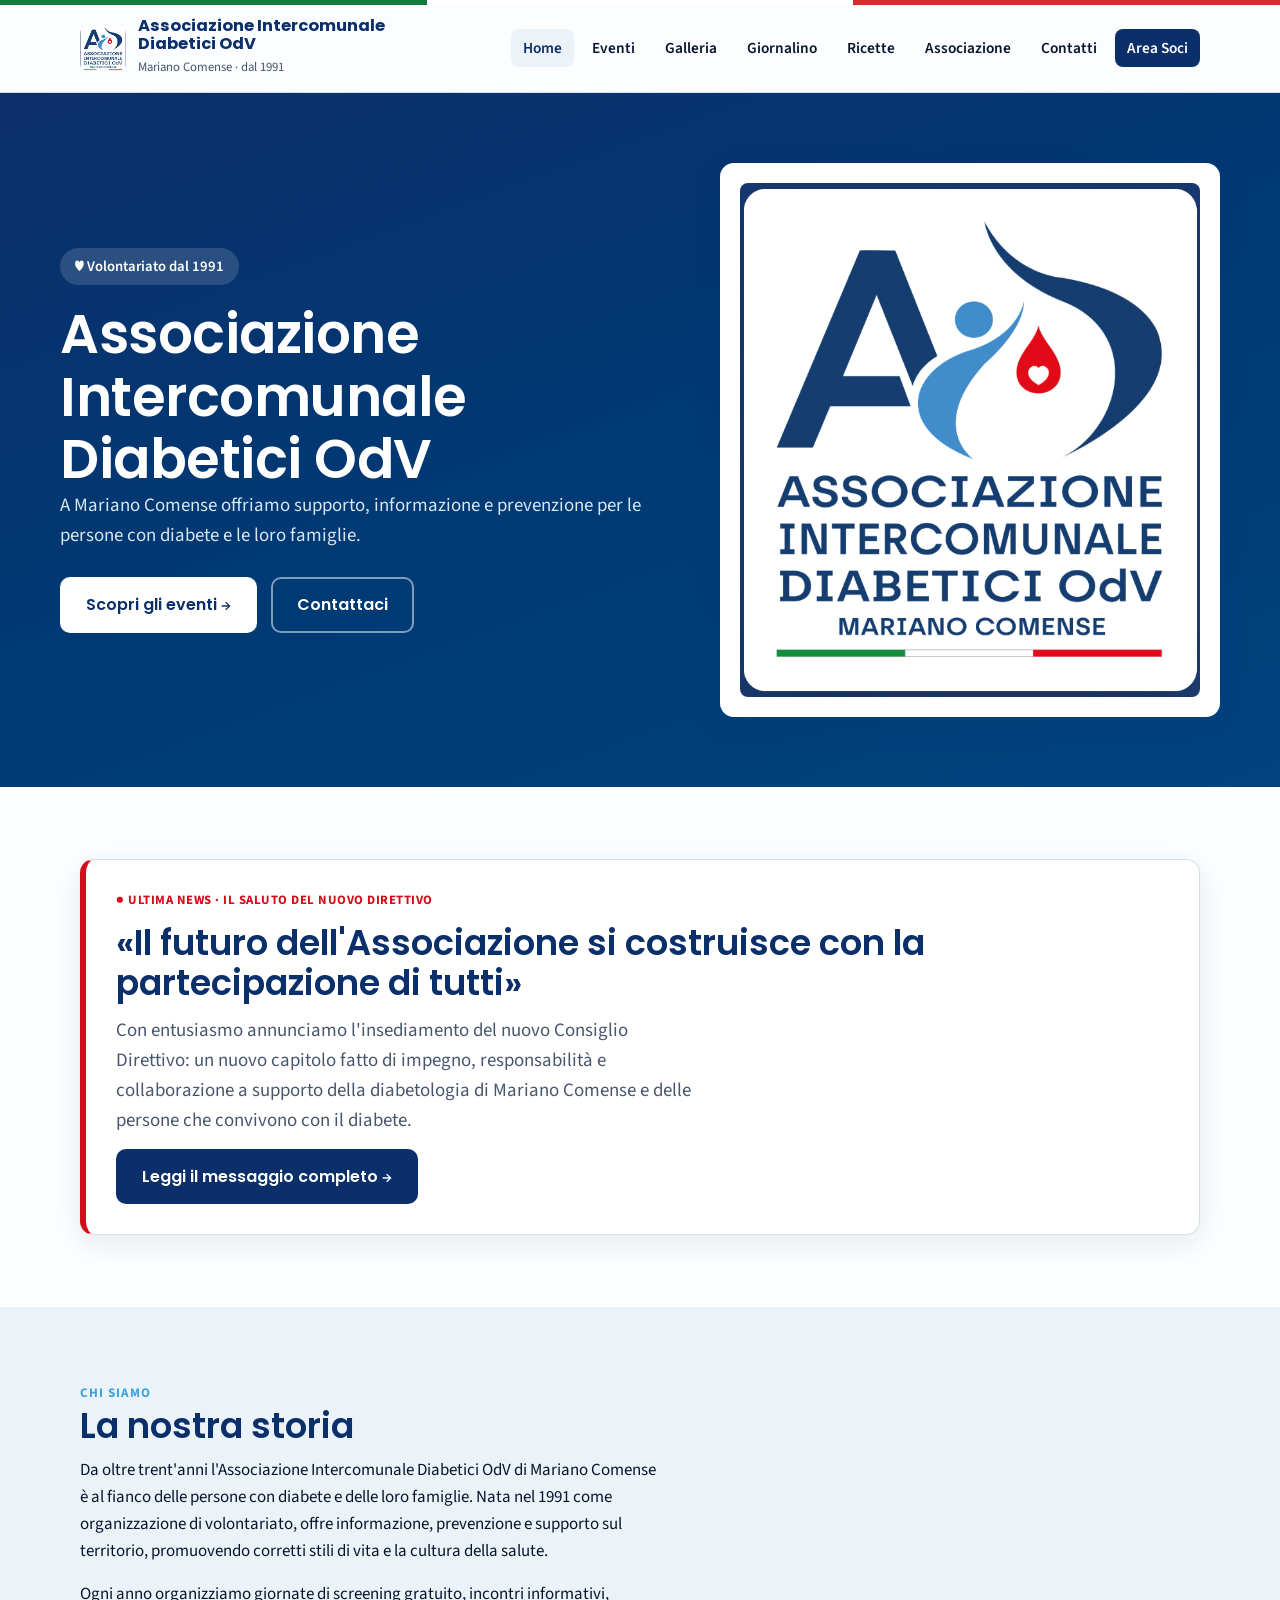
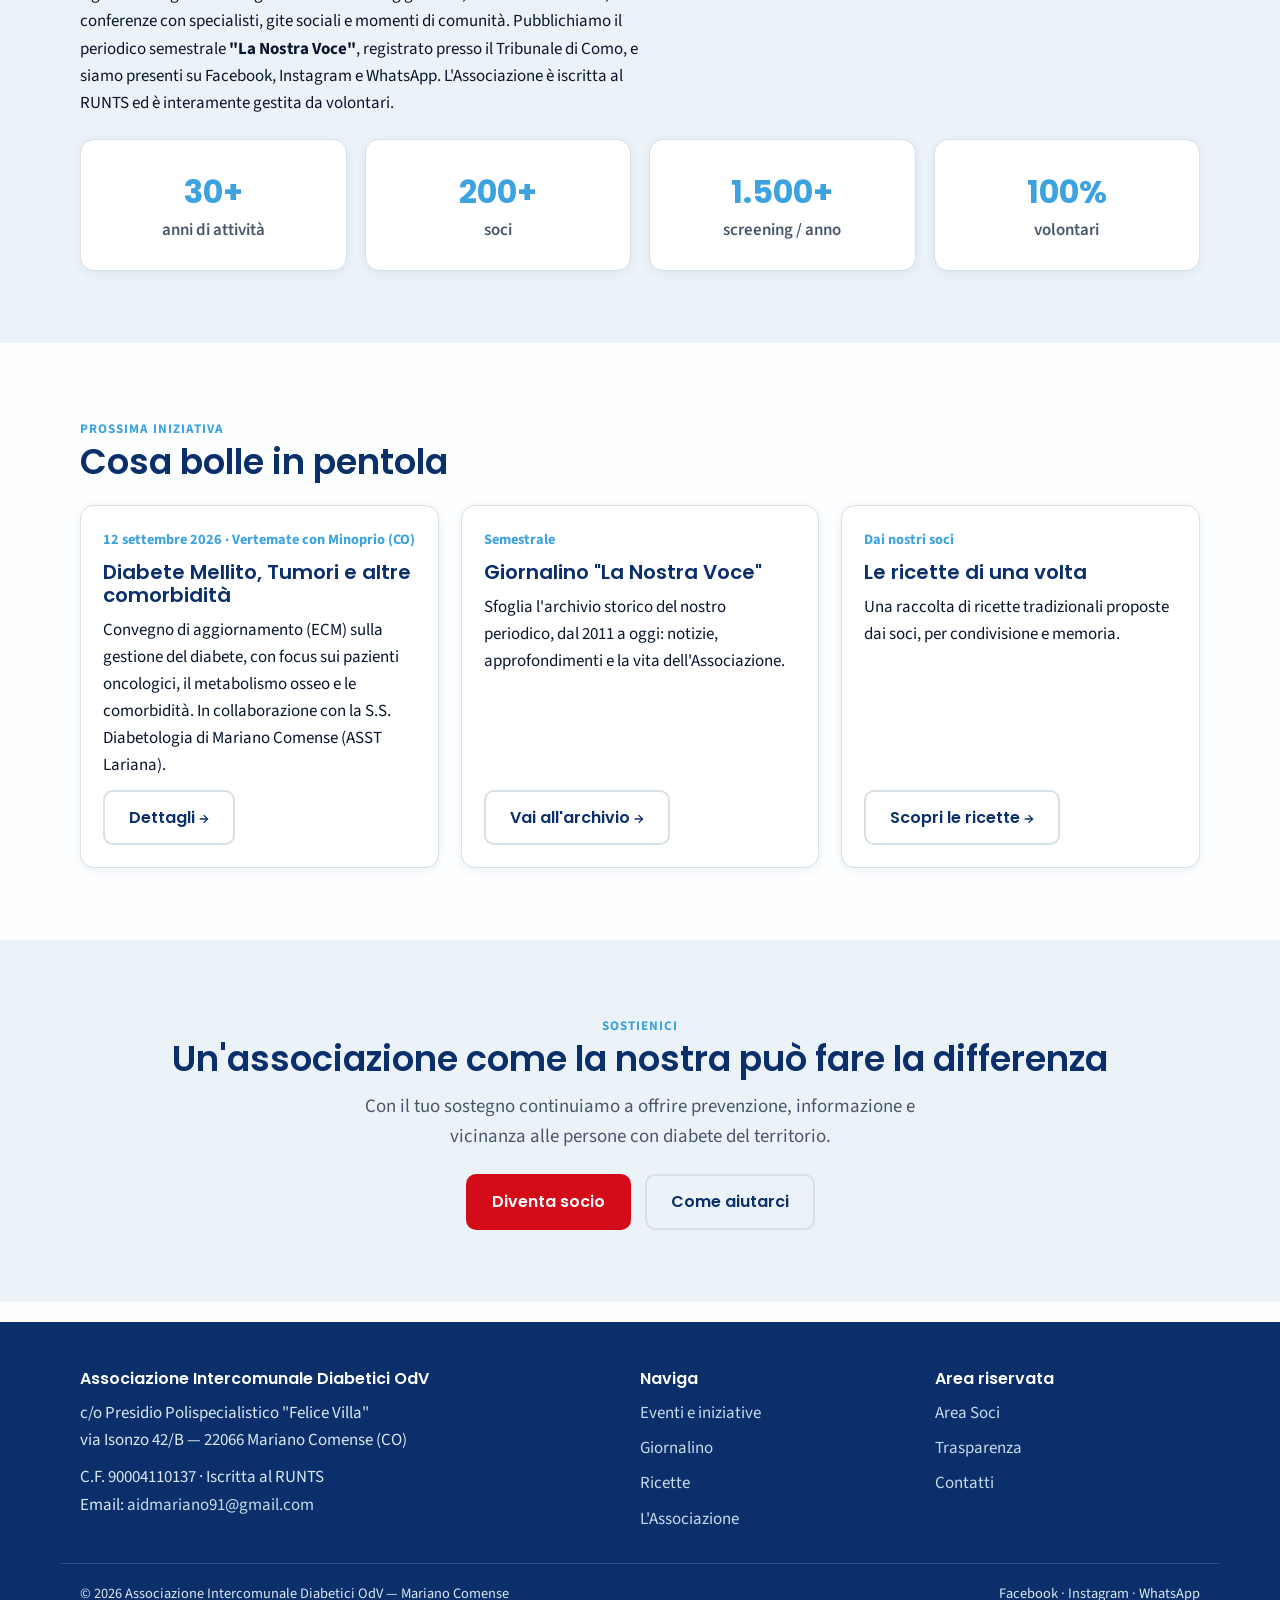
==== index.html @ 32b191d2 "Add files via upload" ====
<!doctype html>
<html lang="it">
<head>
<meta charset="utf-8">
<meta name="viewport" content="width=device-width, initial-scale=1">
<title>AID Mariano Comense — Associazione Intercomunale Diabetici OdV</title>
<meta name="description" content="Associazione Intercomunale Diabetici OdV di Mariano Comense: supporto, informazione e prevenzione sul diabete dal 1991. Volontariato, eventi, giornalino e area soci.">
<link rel="icon" href="assets/logo.png">
<link rel="preconnect" href="https://fonts.googleapis.com">
<link rel="preconnect" href="https://fonts.gstatic.com" crossorigin>
<link href="https://fonts.googleapis.com/css2?family=Poppins:wght@500;600;700&family=Source+Sans+3:wght@400;600;700&display=swap" rel="stylesheet">
<link rel="stylesheet" href="css/style.css">
</head>
<body data-page="home">

<!-- HERO -->
<section class="hero">
  <div class="container hero-grid">
    <div>
      <span class="badge">♥ Volontariato dal 1991</span>
      <h1>Associazione Intercomunale Diabetici OdV</h1>
      <p class="lead">A Mariano Comense offriamo supporto, informazione e prevenzione per le persone con diabete e le loro famiglie.</p>
      <div class="hero-actions">
        <a class="btn btn--light" href="pages/eventi.html">Scopri gli eventi →</a>
        <a class="btn btn--ghost" style="color:#fff;border-color:rgba(255,255,255,.5)" href="pages/contatti.html">Contattaci</a>
      </div>
    </div>
    <div class="hero-logo"><img src="assets/logo.png" alt="Logo Associazione Intercomunale Diabetici OdV Mariano Comense"></div>
  </div>
</section>

<!-- ULTIMA NEWS -->
<section class="section">
  <div class="container">
    <div class="newsbox">
      <span class="tag">● Ultima news · Il saluto del nuovo Direttivo</span>
      <h2>«Il futuro dell'Associazione si costruisce con la partecipazione di tutti»</h2>
      <p class="lead" style="color:var(--muted-fg)">Con entusiasmo annunciamo l'insediamento del nuovo Consiglio Direttivo: un nuovo capitolo fatto di impegno, responsabilità e collaborazione a supporto della diabetologia di Mariano Comense e delle persone che convivono con il diabete.</p>
      <div><a class="btn btn--primary" href="pages/messaggio-direttivo.html">Leggi il messaggio completo →</a></div>
    </div>
  </div>
</section>

<!-- CHI SIAMO -->
<section class="section section--muted">
  <div class="container">
    <span class="eyebrow">Chi siamo</span>
    <h2>La nostra storia</h2>
    <div class="prose mt-s">
      <p>Da oltre trent'anni l'Associazione Intercomunale Diabetici OdV di Mariano Comense è al fianco delle persone con diabete e delle loro famiglie. Nata nel 1991 come organizzazione di volontariato, offre informazione, prevenzione e supporto sul territorio, promuovendo corretti stili di vita e la cultura della salute.</p>
      <p>Ogni anno organizziamo giornate di screening gratuito, incontri informativi, conferenze con specialisti, gite sociali e momenti di comunità. Pubblichiamo il periodico semestrale <strong>"La Nostra Voce"</strong>, registrato presso il Tribunale di Como, e siamo presenti su Facebook, Instagram e WhatsApp. L'Associazione è iscritta al RUNTS ed è interamente gestita da volontari.</p>
    </div>
    <div class="stats mt-m">
      <div class="stat"><b>30+</b><span>anni di attività</span></div>
      <div class="stat"><b>200+</b><span>soci</span></div>
      <div class="stat"><b>1.500+</b><span>screening / anno</span></div>
      <div class="stat"><b>100%</b><span>volontari</span></div>
    </div>
  </div>
</section>

<!-- PROSSIMA INIZIATIVA -->
<section class="section">
  <div class="container">
    <span class="eyebrow">Prossima iniziativa</span>
    <h2>Cosa bolle in pentola</h2>
    <div class="grid grid--3 mt-m">
      <article class="card">
        <div class="card-body">
          <span class="date">12 settembre 2026 · Vertemate con Minoprio (CO)</span>
          <h3>Diabete Mellito, Tumori e altre comorbidità</h3>
          <p>Convegno di aggiornamento (ECM) sulla gestione del diabete, con focus sui pazienti oncologici, il metabolismo osseo e le comorbidità. In collaborazione con la S.S. Diabetologia di Mariano Comense (ASST Lariana).</p>
          <div class="card-foot"><a class="btn btn--ghost" href="pages/eventi.html">Dettagli →</a></div>
        </div>
      </article>
      <article class="card">
        <div class="card-body">
          <span class="date">Semestrale</span>
          <h3>Giornalino "La Nostra Voce"</h3>
          <p>Sfoglia l'archivio storico del nostro periodico, dal 2011 a oggi: notizie, approfondimenti e la vita dell'Associazione.</p>
          <div class="card-foot"><a class="btn btn--ghost" href="pages/giornalino.html">Vai all'archivio →</a></div>
        </div>
      </article>
      <article class="card">
        <div class="card-body">
          <span class="date">Dai nostri soci</span>
          <h3>Le ricette di una volta</h3>
          <p>Una raccolta di ricette tradizionali proposte dai soci, per condivisione e memoria.</p>
          <div class="card-foot"><a class="btn btn--ghost" href="pages/ricette.html">Scopri le ricette →</a></div>
        </div>
      </article>
    </div>
  </div>
</section>

<!-- CTA sostegno -->
<section class="section section--muted">
  <div class="container center">
    <span class="eyebrow">Sostienici</span>
    <h2>Un'associazione come la nostra può fare la differenza</h2>
    <p class="lead" style="margin:12px auto 0">Con il tuo sostegno continuiamo a offrire prevenzione, informazione e vicinanza alle persone con diabete del territorio.</p>
    <div class="hero-actions" style="justify-content:center;margin-top:22px">
      <a class="btn btn--red" href="pages/contatti.html">Diventa socio</a>
      <a class="btn btn--ghost" href="pages/contatti.html">Come aiutarci</a>
    </div>
  </div>
</section>

<script src="js/layout.js"></script>
</body>
</html>
---- css/style.css ----
/* ============================================================
   AID Mariano — Design System
   Palette e font ripresi fedelmente dal sito attuale.
   ============================================================ */

:root {
  /* Colori (oklch, identici al sito attuale) */
  --primary: oklch(32% .11 260);        /* blu scuro */
  --primary-hover: oklch(27% .11 260);
  --secondary: oklch(68% .13 240);      /* azzurro */
  --accent-red: oklch(55% .22 27);      /* rosso accento/scadenze */
  --bg: oklch(99.5% .003 240);
  --surface: #ffffff;
  --text: oklch(20% .05 260);
  --muted: oklch(96% .012 240);
  --muted-fg: oklch(45% .04 260);
  --border: oklch(90% .015 240);
  --ring: oklch(55% .13 240);

  /* Tricolore (accento istituzionale) */
  --green: #157a3d;
  --white: #ffffff;
  --red: #c8322b;

  --radius: 14px;
  --radius-sm: 9px;
  --shadow: 0 8px 30px oklch(32% .11 260 / .10);
  --shadow-sm: 0 2px 10px oklch(32% .11 260 / .07);
  --maxw: 1160px;
  --font-body: "Source Sans 3", system-ui, -apple-system, "Segoe UI", Roboto, sans-serif;
  --font-head: "Poppins", var(--font-body);
}

* { box-sizing: border-box; margin: 0; padding: 0; }
html { scroll-behavior: smooth; }
body {
  font-family: var(--font-body);
  color: var(--text);
  background: var(--bg);
  line-height: 1.6;
  font-size: 1.06rem;           /* leggibile anche per utenti anziani */
  -webkit-font-smoothing: antialiased;
}
img { max-width: 100%; display: block; }
a { color: var(--primary); text-decoration: none; }
h1, h2, h3, h4 { font-family: var(--font-head); font-weight: 600; line-height: 1.15; color: var(--primary); }
h1 { font-size: clamp(2.1rem, 4.5vw, 3.4rem); letter-spacing: -.5px; }
h2 { font-size: clamp(1.6rem, 3vw, 2.2rem); }
h3 { font-size: 1.25rem; }
.container { max-width: var(--maxw); margin: 0 auto; padding: 0 20px; }
.section { padding: 72px 0; }
.section--muted { background: var(--muted); }
.eyebrow { color: var(--secondary); font-weight: 700; text-transform: uppercase; letter-spacing: 1px; font-size: .82rem; }
.lead { font-size: 1.18rem; color: var(--muted-fg); max-width: 65ch; }

/* Tricolore bar */
.tricolor { height: 5px; display: flex; }
.tricolor span { flex: 1; }
.tricolor span:nth-child(1){ background: var(--green); }
.tricolor span:nth-child(2){ background: var(--white); }
.tricolor span:nth-child(3){ background: var(--red); }

/* ---------- Buttons ---------- */
.btn { display: inline-flex; align-items: center; gap: 8px; font-family: var(--font-head);
  font-weight: 600; padding: 13px 24px; border-radius: 10px; border: 2px solid transparent;
  cursor: pointer; font-size: 1rem; transition: .18s; }
.btn--primary { background: var(--primary); color: #fff; }
.btn--primary:hover { background: var(--primary-hover); }
.btn--ghost { background: transparent; color: var(--primary); border-color: var(--border); }
.btn--ghost:hover { border-color: var(--primary); }
.btn--light { background:#fff; color: var(--primary); }
.btn--red { background: var(--accent-red); color:#fff; }

/* ---------- Header / Nav ---------- */
.site-header { position: sticky; top: 0; z-index: 50; background: oklch(99.5% .003 240 / .9);
  backdrop-filter: blur(8px); border-bottom: 1px solid var(--border); }
.nav { display: flex; align-items: center; justify-content: space-between; gap: 20px; padding: 12px 20px; max-width: var(--maxw); margin: 0 auto; }
.brand { display: flex; align-items: center; gap: 12px; }
.brand img { width: 46px; height: 46px; border-radius: 8px; object-fit: cover; }
.brand b { font-family: var(--font-head); color: var(--primary); font-size: 1.02rem; line-height: 1.1; display: block; }
.brand small { color: var(--muted-fg); font-size: .8rem; }
.nav-links { display: flex; align-items: center; gap: 6px; list-style: none; }
.nav-links a { padding: 8px 12px; border-radius: 8px; font-weight: 600; color: var(--text); font-size: .96rem; white-space: nowrap; }
.nav-links a:hover, .nav-links a.active { background: var(--muted); color: var(--primary); }
.nav-cta { background: var(--primary); color:#fff !important; }
.nav-cta:hover { background: var(--primary-hover) !important; }
.nav-toggle { display: none; background: none; border: none; cursor: pointer; padding: 8px; }
.nav-toggle span { display: block; width: 24px; height: 2px; background: var(--primary); margin: 5px 0; transition: .2s; }

@media (max-width: 900px) {
  .nav-toggle { display: block; }
  .nav-links { position: fixed; inset: 64px 0 auto 0; flex-direction: column; align-items: stretch;
    background: #fff; padding: 12px 20px; border-bottom: 1px solid var(--border); box-shadow: var(--shadow);
    transform: translateY(-120%); transition: .25s; }
  .nav-links.open { transform: translateY(0); }
  .nav-links a { padding: 12px; }
}

/* ---------- Hero ---------- */
.hero { background: linear-gradient(160deg, var(--primary), oklch(38% .12 250)); color: #fff; }
.hero-grid { display: grid; grid-template-columns: 1.1fr .9fr; gap: 48px; align-items: center; padding: 70px 0; }
.hero h1 { color: #fff; }
.hero .lead { color: oklch(92% .02 240); }
.badge { display: inline-flex; align-items: center; gap: 8px; background: oklch(100% 0 0 / .14);
  padding: 7px 15px; border-radius: 999px; font-weight: 600; font-size: .92rem; margin-bottom: 18px; }
.hero-actions { display: flex; gap: 14px; flex-wrap: wrap; margin-top: 26px; }
.hero-logo { background:#fff; border-radius: var(--radius); padding: 20px; box-shadow: var(--shadow); }
.hero-logo img { border-radius: 8px; }
@media (max-width: 860px){ .hero-grid { grid-template-columns: 1fr; text-align: center; }
  .hero-actions { justify-content: center; } .badge { margin-inline: auto; } }

/* ---------- Stats ---------- */
.stats { display: grid; grid-template-columns: repeat(4, 1fr); gap: 18px; }
.stat { background: var(--surface); border: 1px solid var(--border); border-radius: var(--radius);
  padding: 26px; text-align: center; box-shadow: var(--shadow-sm); }
.stat b { font-family: var(--font-head); font-size: 2rem; color: var(--secondary); display: block; }
.stat span { color: var(--muted-fg); font-weight: 600; }
@media (max-width: 720px){ .stats { grid-template-columns: repeat(2, 1fr); } }

/* ---------- News box ---------- */
.newsbox { background: var(--surface); border: 1px solid var(--border); border-left: 6px solid var(--accent-red);
  border-radius: var(--radius); padding: 30px; box-shadow: var(--shadow); display: grid; gap: 12px; }
.newsbox .tag { color: var(--accent-red); font-weight: 700; text-transform: uppercase; letter-spacing: .5px; font-size: .8rem; }

/* ---------- Cards grid ---------- */
.grid { display: grid; gap: 22px; }
.grid--3 { grid-template-columns: repeat(3, 1fr); }
.grid--2 { grid-template-columns: repeat(2, 1fr); }
.grid--4 { grid-template-columns: repeat(4, 1fr); }
@media (max-width: 900px){ .grid--3, .grid--4 { grid-template-columns: repeat(2,1fr); } }
@media (max-width: 620px){ .grid--2, .grid--3, .grid--4 { grid-template-columns: 1fr; } }
.card { background: var(--surface); border: 1px solid var(--border); border-radius: var(--radius);
  overflow: hidden; box-shadow: var(--shadow-sm); display: flex; flex-direction: column; transition: .2s; }
.card:hover { box-shadow: var(--shadow); transform: translateY(-3px); }
.card .card-body { padding: 22px; display: flex; flex-direction: column; gap: 10px; flex: 1; }
.card .date { color: var(--secondary); font-weight: 700; font-size: .9rem; }
.card h3 { color: var(--primary); }
.card .card-foot { margin-top: auto; }

/* ---------- Person (direttivo) ---------- */
.people { display: grid; grid-template-columns: repeat(4, 1fr); gap: 22px; }
@media (max-width: 900px){ .people { grid-template-columns: repeat(2,1fr);} }
@media (max-width: 520px){ .people { grid-template-columns: 1fr;} }
.person { background: var(--surface); border:1px solid var(--border); border-radius: var(--radius); overflow:hidden; text-align:center; box-shadow: var(--shadow-sm); }
.person img { width: 100%; aspect-ratio: 1/1; object-fit: cover; background: var(--muted); }
.person .p-body { padding: 16px; }
.person .role { color: var(--accent-red); font-weight: 700; font-size: .82rem; text-transform: uppercase; letter-spacing:.4px; }
.person b { display:block; color: var(--primary); font-family: var(--font-head); margin-top: 3px; }
.council { display:flex; flex-wrap:wrap; gap: 10px; justify-content:center; margin-top: 10px; }
.council li { list-style:none; background: var(--muted); border-radius: 999px; padding: 8px 16px; font-weight:600; color: var(--primary); }

/* ---------- Contact / info ---------- */
.info-grid { display:grid; grid-template-columns: 1fr 1fr; gap: 30px; }
@media (max-width: 820px){ .info-grid { grid-template-columns: 1fr; } }
.info-list { list-style:none; display:grid; gap: 14px; }
.info-list li { display:flex; gap: 12px; align-items:flex-start; }
.info-list .k { color: var(--secondary); font-weight:700; min-width: 120px; }
form.contact { display:grid; gap: 14px; background: var(--surface); border:1px solid var(--border); border-radius: var(--radius); padding: 24px; box-shadow: var(--shadow-sm); }
form.contact input, form.contact textarea { font: inherit; padding: 12px 14px; border:1px solid var(--border); border-radius: 9px; background:#fff; }
form.contact input:focus, form.contact textarea:focus { outline: 2px solid var(--ring); border-color: var(--ring); }

/* ---------- Notice / disclaimer ---------- */
.notice { background: oklch(96% .03 27); border:1px solid oklch(80% .08 27); border-left: 6px solid var(--accent-red);
  border-radius: var(--radius-sm); padding: 18px 20px; color: oklch(35% .10 27); }

/* ---------- Page header ---------- */
.page-head { background: linear-gradient(160deg, var(--primary), oklch(40% .12 250)); color:#fff; padding: 54px 0; }
.page-head h1 { color:#fff; } .page-head p { color: oklch(92% .02 240); max-width: 60ch; margin-top: 8px; }

/* ---------- Footer ---------- */
.site-footer { background: var(--primary); color: oklch(92% .02 240); padding: 48px 0 24px; margin-top: 20px; }
.foot-grid { display:grid; grid-template-columns: 2fr 1fr 1fr; gap: 30px; }
@media (max-width: 760px){ .foot-grid { grid-template-columns: 1fr; } }
.site-footer h4 { color:#fff; margin-bottom: 12px; font-size: 1rem; }
.site-footer a { color: oklch(88% .03 240); }
.site-footer a:hover { color:#fff; }
.foot-links { list-style:none; display:grid; gap: 8px; }
.foot-bottom { border-top: 1px solid oklch(100% 0 0 / .15); margin-top: 30px; padding-top: 18px; font-size: .9rem; display:flex; justify-content: space-between; flex-wrap: wrap; gap: 10px; }

.prose { max-width: 72ch; }
.prose p { margin-bottom: 16px; }
.mt-s{margin-top:10px} .mt-m{margin-top:22px} .center{text-align:center}
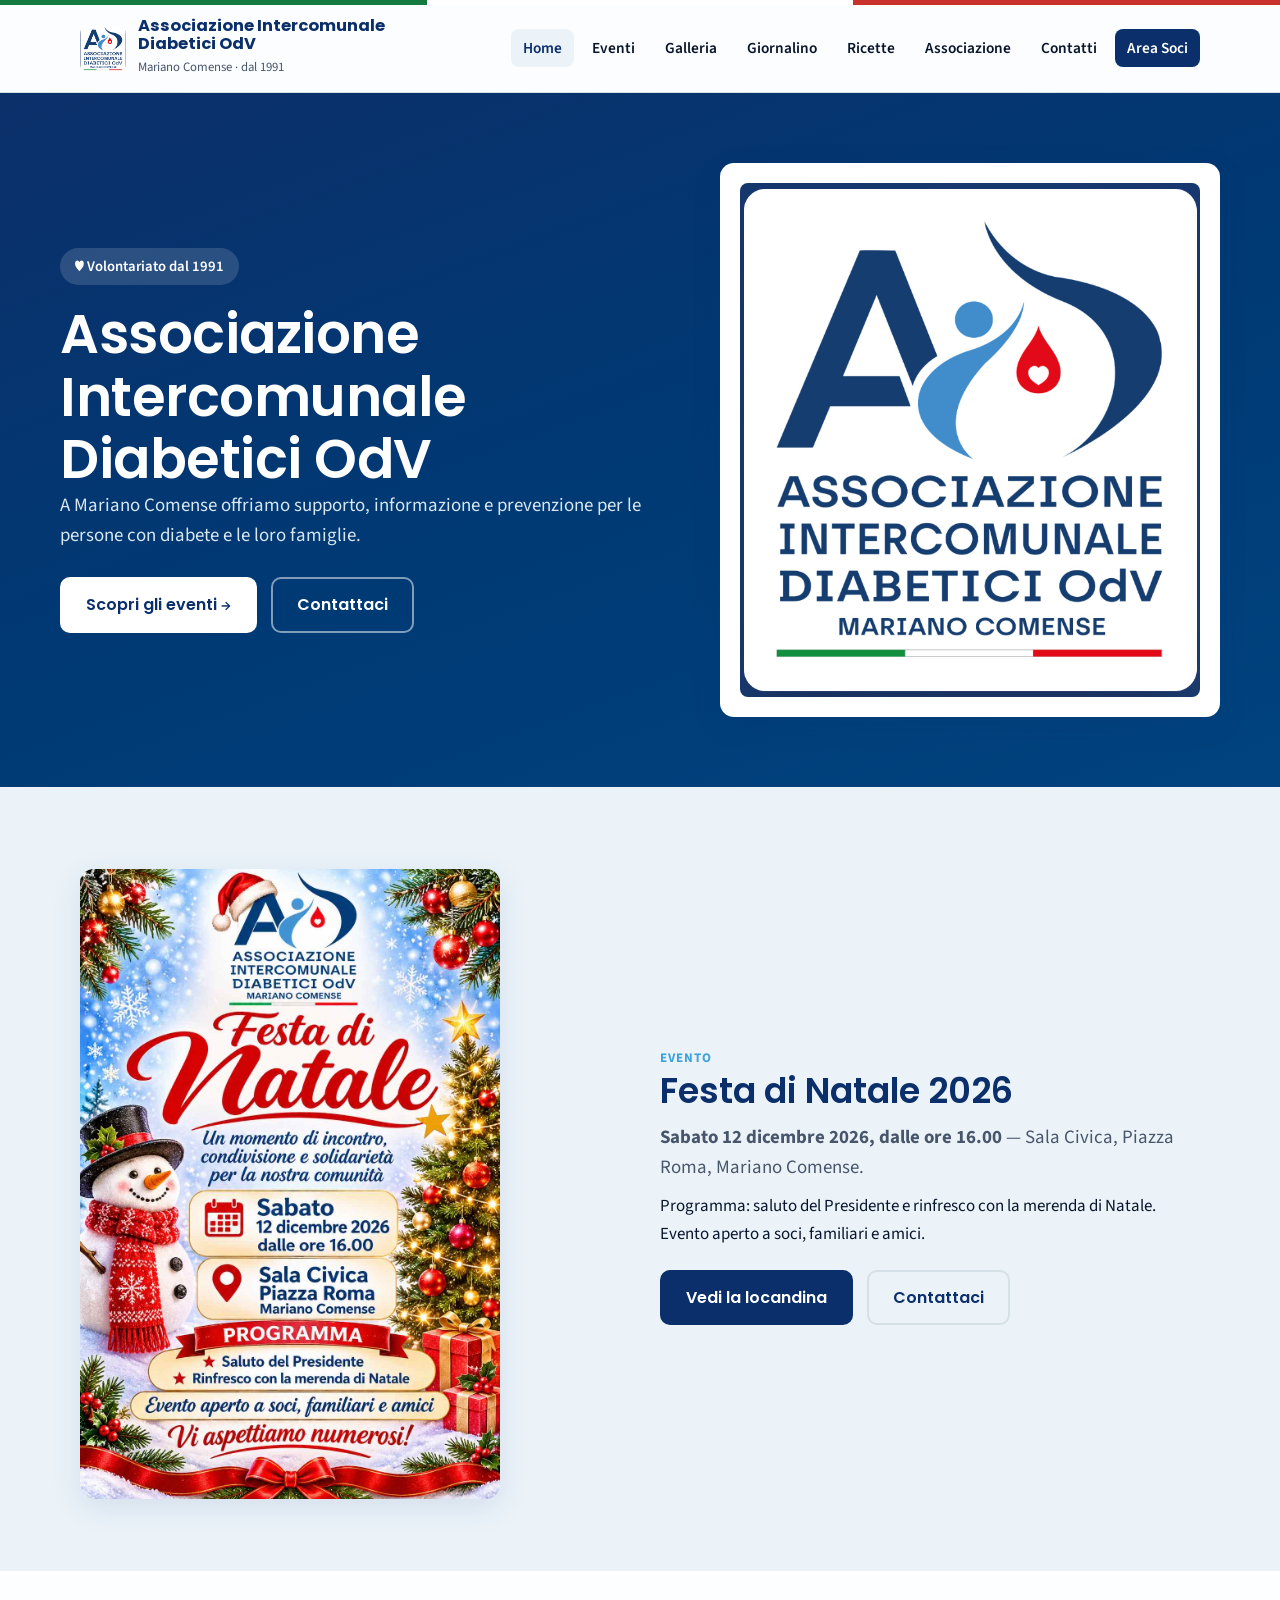
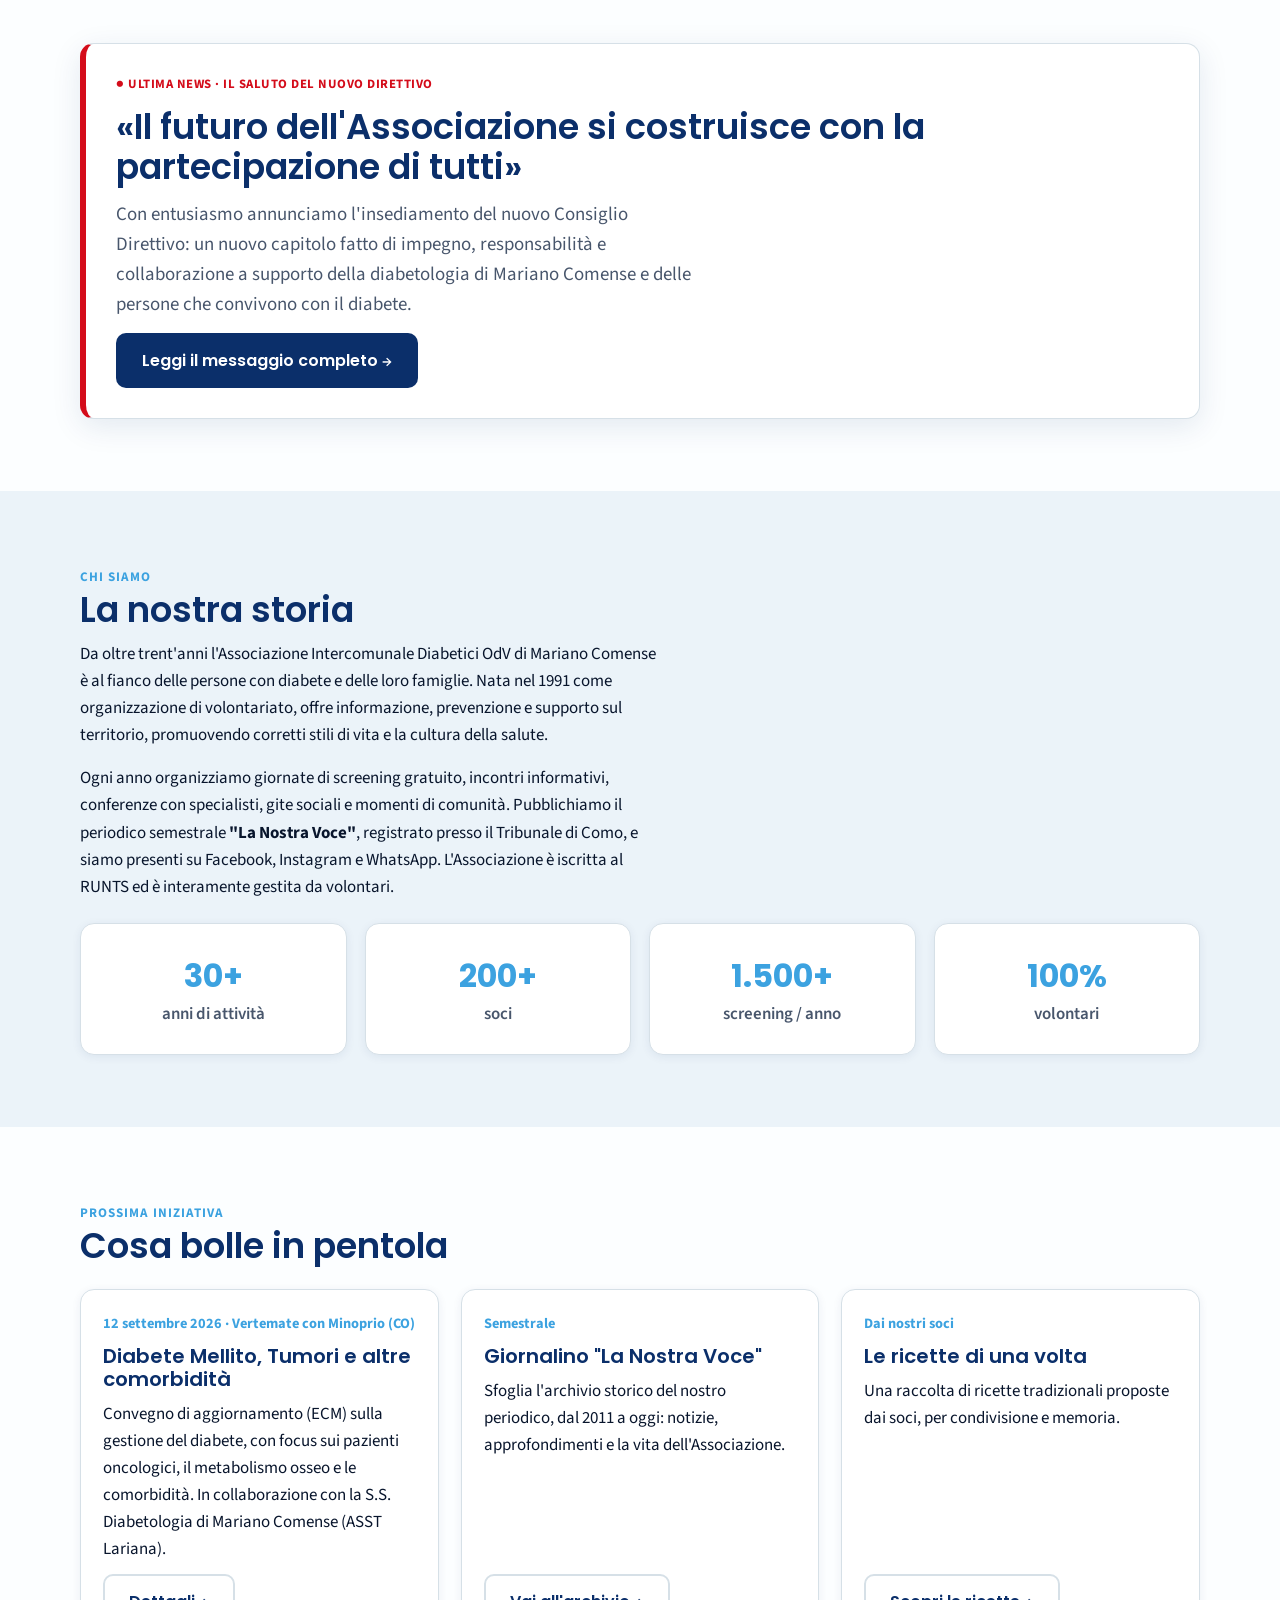
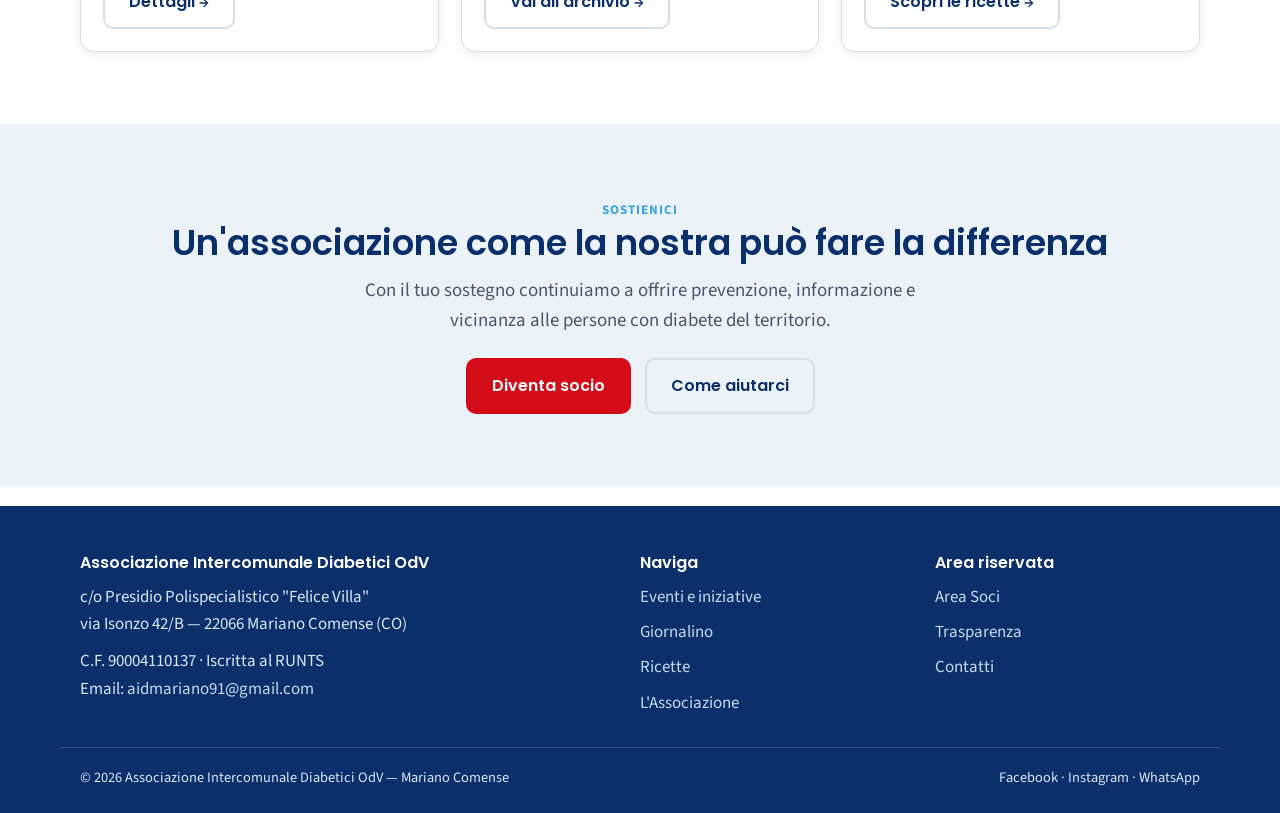
==== commit 89263acf: "Home: locandina Festa di Natale 12/12/2026 Co-Authored-By: Claude Fable 5 <noreply@anthropic.com>" ====
--- a/index.html
+++ b/index.html
@@ -28,6 +28,33 @@
     <div class="hero-logo"><img src="assets/logo.png" alt="Logo Associazione Intercomunale Diabetici OdV Mariano Comense"></div>
   </div>
 </section>
+
+<!-- EVENTO NATALE 2026: INIZIO -->
+<section class="section section--muted">
+  <div class="container">
+    <div class="grid grid--2 mt-s" style="align-items:center;gap:40px">
+      <div style="text-align:center">
+        <a href="assets/eventi/festa-natale-2026.jpg" target="_blank" rel="noopener">
+          <img src="assets/eventi/festa-natale-2026.jpg"
+               alt="Locandina Festa di Natale AID Mariano, sabato 12 dicembre 2026 ore 16, Sala Civica Piazza Roma, Mariano Comense"
+               width="1024" height="1536" loading="lazy"
+               style="max-width:420px;width:100%;height:auto;border-radius:var(--radius);box-shadow:var(--shadow)">
+        </a>
+      </div>
+      <div>
+        <span class="eyebrow">Evento</span>
+        <h2>Festa di Natale 2026</h2>
+        <p class="lead" style="color:var(--muted-fg);margin-top:12px"><strong>Sabato 12 dicembre 2026, dalle ore 16.00</strong> — Sala Civica, Piazza Roma, Mariano Comense.</p>
+        <p style="margin-top:10px">Programma: saluto del Presidente e rinfresco con la merenda di Natale. Evento aperto a soci, familiari e amici.</p>
+        <div class="hero-actions" style="margin-top:22px">
+          <a class="btn btn--primary" href="assets/eventi/festa-natale-2026.jpg" target="_blank" rel="noopener">Vedi la locandina</a>
+          <a class="btn btn--ghost" href="pages/contatti.html">Contattaci</a>
+        </div>
+      </div>
+    </div>
+  </div>
+</section>
+<!-- EVENTO NATALE 2026: FINE -->
 
 <!-- ULTIMA NEWS -->
 <section class="section">
--- a/css/style.css
+++ b/css/style.css
@@ -163,6 +163,23 @@
 .notice { background: oklch(96% .03 27); border:1px solid oklch(80% .08 27); border-left: 6px solid var(--accent-red);
   border-radius: var(--radius-sm); padding: 18px 20px; color: oklch(35% .10 27); }
 
+/* ---------- Area Soci (anteprima, login disattivato) ---------- */
+.notice--info { background: oklch(96% .02 240); border-color: oklch(85% .05 240); border-left-color: var(--secondary); color: var(--primary); }
+.badge-status { display: inline-flex; align-items: center; gap: 6px; padding: 4px 14px; border-radius: 999px; font-weight: 700; font-size: .88rem; white-space: nowrap; }
+.badge-status--ok { background: oklch(94% .05 150); color: oklch(33% .09 150); }
+.badge-status--warn { background: oklch(95% .06 80); color: oklch(38% .09 60); }
+.btn[disabled], .btn[aria-disabled="true"] { opacity: .55; cursor: not-allowed; }
+.btn[disabled]:hover { background: var(--primary); }
+form.contact input[disabled] { background: var(--muted); color: var(--muted-fg); cursor: not-allowed; }
+.form-msg { display: none; background: oklch(96% .03 27); border: 1px solid oklch(80% .08 27); border-radius: var(--radius-sm); padding: 12px 14px; color: oklch(35% .10 27); font-weight: 600; }
+.form-msg.show { display: block; }
+.dash-list { list-style: none; display: grid; gap: 12px; }
+.dash-list li { display: flex; justify-content: space-between; gap: 12px; align-items: center; flex-wrap: wrap; border: 1px solid var(--border); border-radius: var(--radius-sm); padding: 12px 16px; background: var(--surface); }
+.dash-kv { list-style: none; display: grid; gap: 10px; }
+.dash-kv li { display: flex; gap: 12px; flex-wrap: wrap; }
+.dash-kv .k { color: var(--muted-fg); font-weight: 600; min-width: 130px; }
+.dash-kv .v { font-weight: 600; color: var(--text); }
+
 /* ---------- Page header ---------- */
 .page-head { background: linear-gradient(160deg, var(--primary), oklch(40% .12 250)); color:#fff; padding: 54px 0; }
 .page-head h1 { color:#fff; } .page-head p { color: oklch(92% .02 240); max-width: 60ch; margin-top: 8px; }
